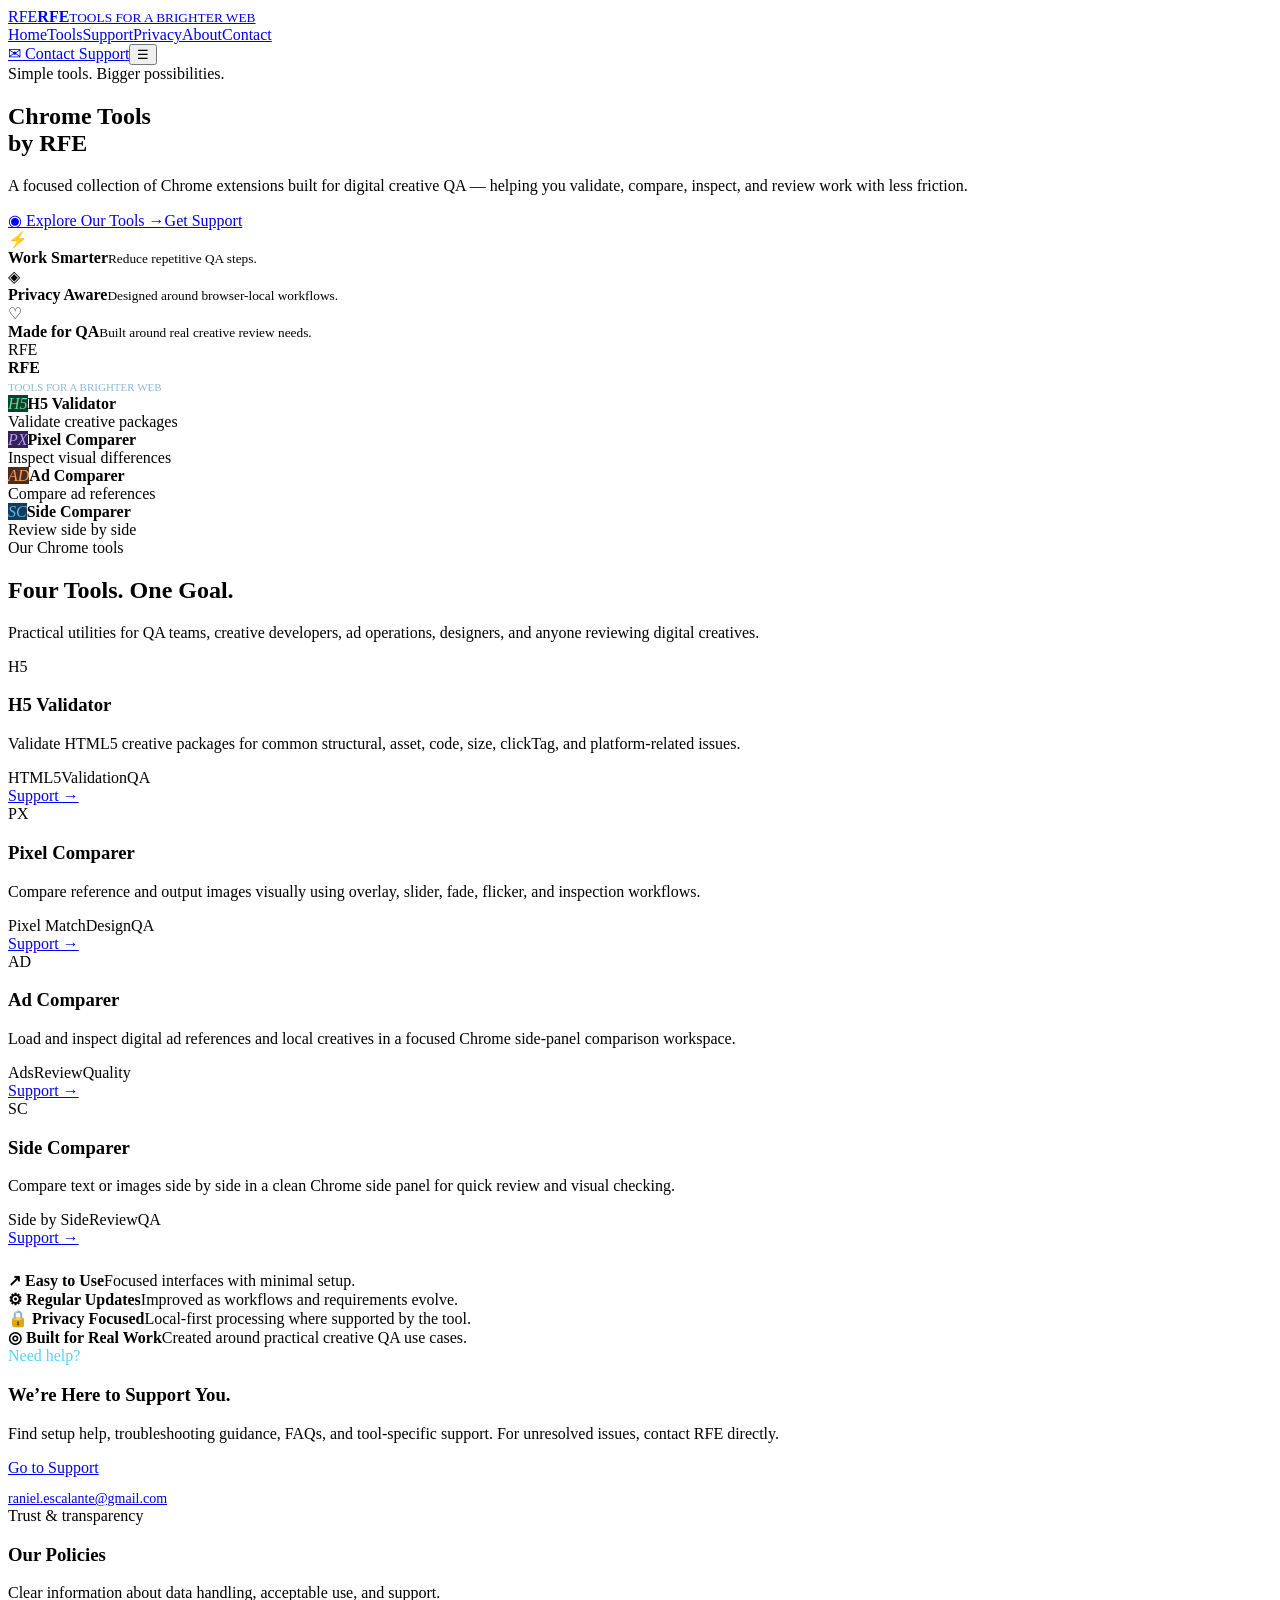
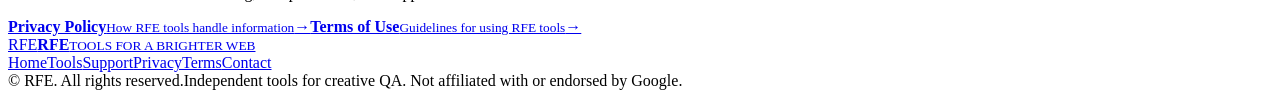
==== index.html @ 909a0170 "Add files via upload Add RFE website" ====
<!doctype html><html lang="en"><head><meta charset="utf-8"><meta name="viewport" content="width=device-width,initial-scale=1"><meta name="description" content="RFE Chrome tools for creative QA: H5 Validator, Pixel Comparer, Ad Comparer, and Side Comparer."><meta name="theme-color" content="#0c1c2b"><title>RFE | Chrome Tools for Creative QA</title><link rel="icon" href="assets/rfe-logo.svg" type="image/svg+xml"><link rel="stylesheet" href="assets/styles.css"></head><body><header class="site-header"><div class="container nav"><a class="brand" href="index.html" aria-label="RFE home"><span class="logo-ring">RFE</span><span class="brand-text"><strong>RFE</strong><small>TOOLS FOR A BRIGHTER WEB</small></span></a><nav class="nav-links" aria-label="Main navigation"><a href="index.html">Home</a><a href="index.html#tools">Tools</a><a href="support.html">Support</a><a href="privacy.html">Privacy</a><a href="index.html#about">About</a><a href="mailto:raniel.escalante@gmail.com">Contact</a></nav><a class="btn btn-primary" href="mailto:raniel.escalante@gmail.com">✉ Contact Support</a><button class="mobile-toggle" aria-label="Open navigation">☰</button></div></header><main><section class="hero"><div class="container hero-grid"><div><div class="kicker">Simple tools. Bigger possibilities.</div><h1>Chrome Tools<br>by <span class="gradient-text">RFE</span></h1><p class="hero-copy">A focused collection of Chrome extensions built for digital creative QA — helping you validate, compare, inspect, and review work with less friction.</p><div class="hero-actions"><a class="btn btn-primary" href="#tools">◉ Explore Our Tools →</a><a class="btn btn-secondary" href="support.html">Get Support</a></div><div class="hero-trust"><div class="trust"><span class="trust-icon">⚡</span><div><b>Work Smarter</b><small>Reduce repetitive QA steps.</small></div></div><div class="trust"><span class="trust-icon">◈</span><div><b>Privacy Aware</b><small>Designed around browser-local workflows.</small></div></div><div class="trust"><span class="trust-icon">♡</span><div><b>Made for QA</b><small>Built around real creative review needs.</small></div></div></div></div><div class="hero-card"><div class="mini-browser"><div class="browser-bar"><span class="dot"></span><span class="dot"></span><span class="dot"></span></div><div class="browser-logo"><span class="logo-ring">RFE</span><div><strong>RFE</strong><br><span style="color:#8fb7d3;font-size:11px">TOOLS FOR A BRIGHTER WEB</span></div></div><div class="tools-mini"><div class="mini-tool"><i style="background:#153d2c;color:#4fe29a">H5</i><b>H5 Validator</b><br><span>Validate creative packages</span></div><div class="mini-tool"><i style="background:#322253;color:#b897ff">PX</i><b>Pixel Comparer</b><br><span>Inspect visual differences</span></div><div class="mini-tool"><i style="background:#4c2c1c;color:#ff9a59">AD</i><b>Ad Comparer</b><br><span>Compare ad references</span></div><div class="mini-tool"><i style="background:#173b57;color:#4fbaff">SC</i><b>Side Comparer</b><br><span>Review side by side</span></div></div></div></div></div></section><section class="section" id="tools"><div class="container"><div class="section-head"><div><div class="kicker">Our Chrome tools</div><h2>Four Tools. <span class="gradient-text">One Goal.</span></h2></div><p>Practical utilities for QA teams, creative developers, ad operations, designers, and anyone reviewing digital creatives.</p></div><div class="tool-grid"><article class="tool-card" style="--accent:#21c77a"><div class="tool-icon">H5</div><h3>H5 Validator</h3><p>Validate HTML5 creative packages for common structural, asset, code, size, clickTag, and platform-related issues.</p><div class="tags"><span class="tag">HTML5</span><span class="tag">Validation</span><span class="tag">QA</span></div><a class="text-link" href="support.html#h5-validator">Support →</a></article><article class="tool-card" style="--accent:#8b5cf6"><div class="tool-icon">PX</div><h3>Pixel Comparer</h3><p>Compare reference and output images visually using overlay, slider, fade, flicker, and inspection workflows.</p><div class="tags"><span class="tag">Pixel Match</span><span class="tag">Design</span><span class="tag">QA</span></div><a class="text-link" href="support.html#pixel-comparer">Support →</a></article><article class="tool-card" style="--accent:#ff8a3d"><div class="tool-icon">AD</div><h3>Ad Comparer</h3><p>Load and inspect digital ad references and local creatives in a focused Chrome side-panel comparison workspace.</p><div class="tags"><span class="tag">Ads</span><span class="tag">Review</span><span class="tag">Quality</span></div><a class="text-link" href="support.html#ad-comparer">Support →</a></article><article class="tool-card" style="--accent:#168cff"><div class="tool-icon">SC</div><h3>Side Comparer</h3><p>Compare text or images side by side in a clean Chrome side panel for quick review and visual checking.</p><div class="tags"><span class="tag">Side by Side</span><span class="tag">Review</span><span class="tag">QA</span></div><a class="text-link" href="support.html#side-comparer">Support →</a></article></div><div class="features" style="margin-top:24px"><div class="feature"><b>↗ Easy to Use</b><span>Focused interfaces with minimal setup.</span></div><div class="feature"><b>⚙ Regular Updates</b><span>Improved as workflows and requirements evolve.</span></div><div class="feature"><b>🔒 Privacy Focused</b><span>Local-first processing where supported by the tool.</span></div><div class="feature"><b>◎ Built for Real Work</b><span>Created around practical creative QA use cases.</span></div></div></div></section><section class="section alt" id="about"><div class="container support-grid"><div class="panel dark"><div class="kicker" style="color:#56d2ff">Need help?</div><h3>We’re Here to Support You.</h3><p>Find setup help, troubleshooting guidance, FAQs, and tool-specific support. For unresolved issues, contact RFE directly.</p><a class="btn btn-primary" href="support.html">Go to Support</a><p style="margin-bottom:0;font-size:14px"><a href="mailto:raniel.escalante@gmail.com">raniel.escalante@gmail.com</a></p></div><div class="panel"><div class="kicker">Trust & transparency</div><h3>Our Policies</h3><p class="muted">Clear information about data handling, acceptable use, and support.</p><a class="policy-link" href="privacy.html"><span><b>Privacy Policy</b><small>How RFE tools handle information</small></span><span>→</span></a><a class="policy-link" href="terms.html"><span><b>Terms of Use</b><small>Guidelines for using RFE tools</small></span><span>→</span></a></div></div></section></main><footer class="site-footer"><div class="container"><div class="footer-top"><a class="brand" href="index.html"><span class="logo-ring">RFE</span><span class="brand-text"><strong>RFE</strong><small>TOOLS FOR A BRIGHTER WEB</small></span></a><div class="footer-links"><a href="index.html">Home</a><a href="index.html#tools">Tools</a><a href="support.html">Support</a><a href="privacy.html">Privacy</a><a href="terms.html">Terms</a><a href="mailto:raniel.escalante@gmail.com">Contact</a></div></div><div class="footer-bottom"><span>© <span data-year></span> RFE. All rights reserved.</span><span>Independent tools for creative QA. Not affiliated with or endorsed by Google.</span></div></div></footer><script src="assets/script.js"></script></body></html>
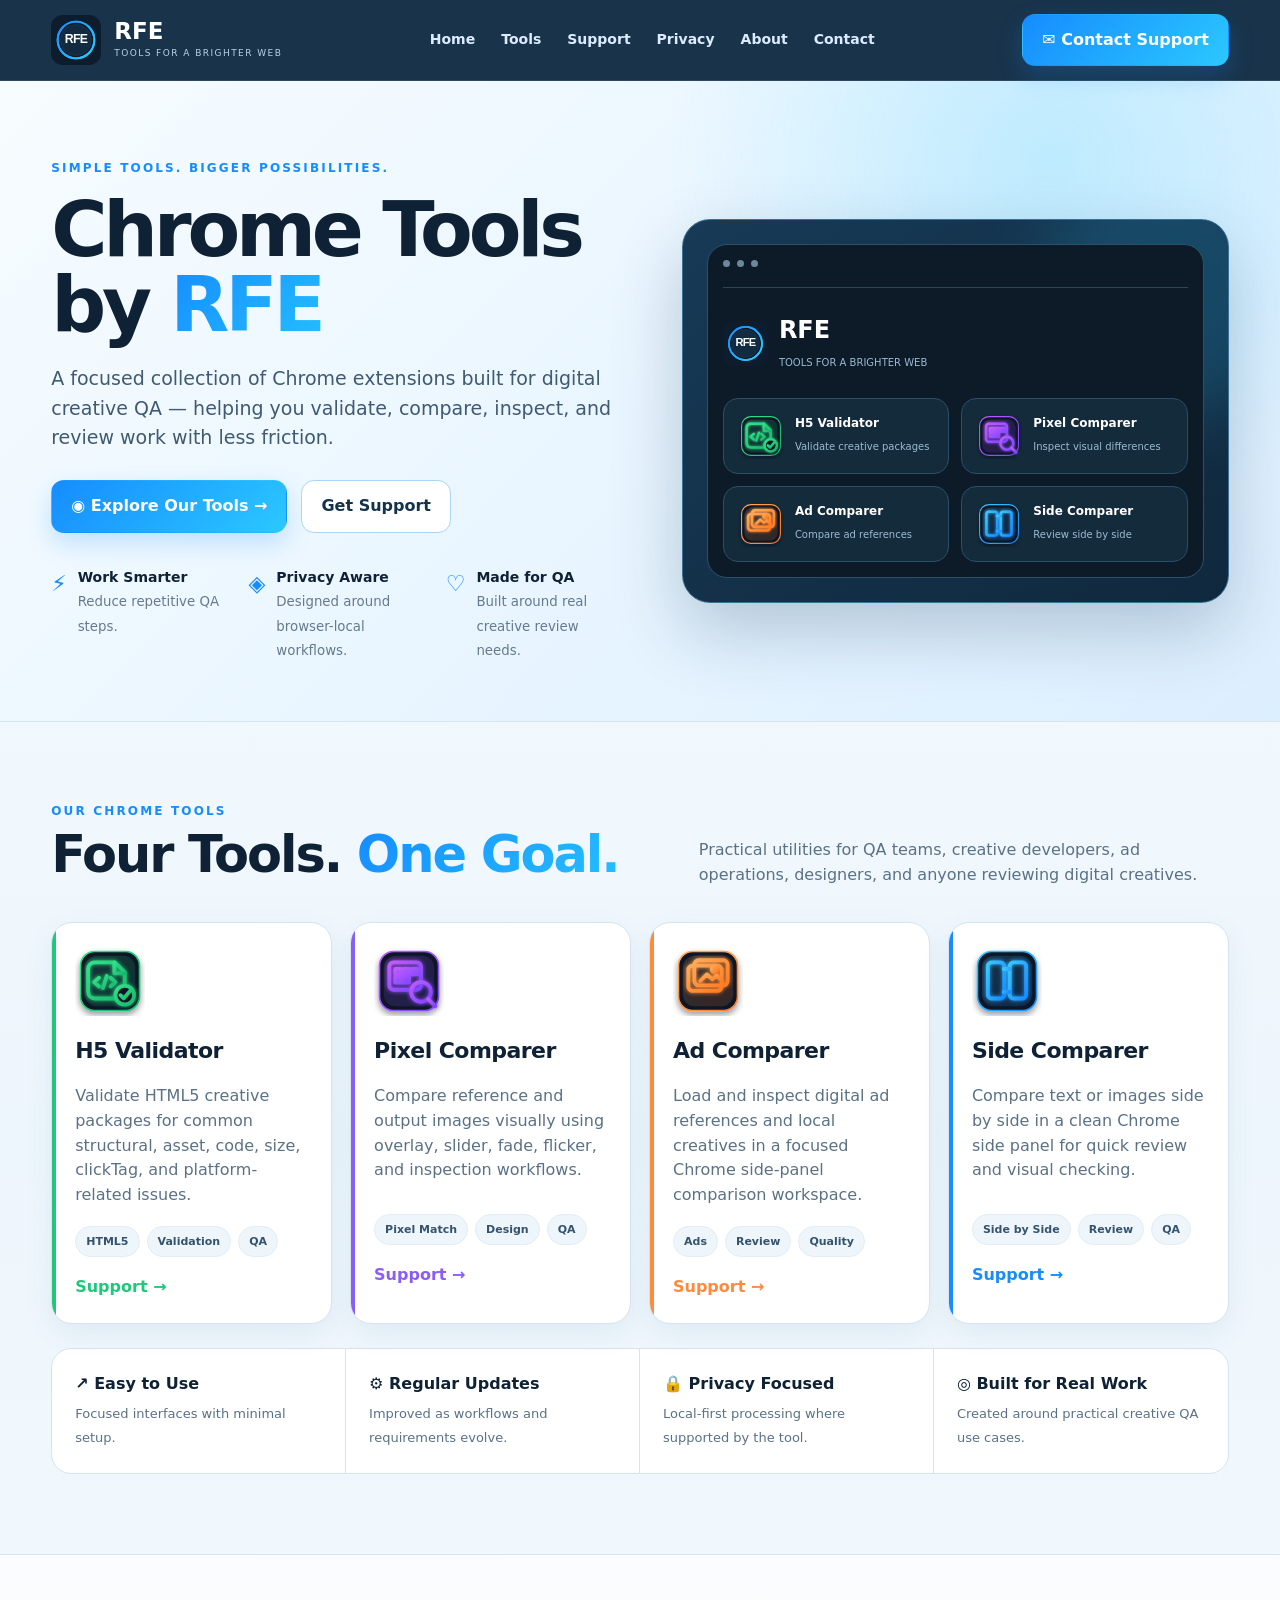
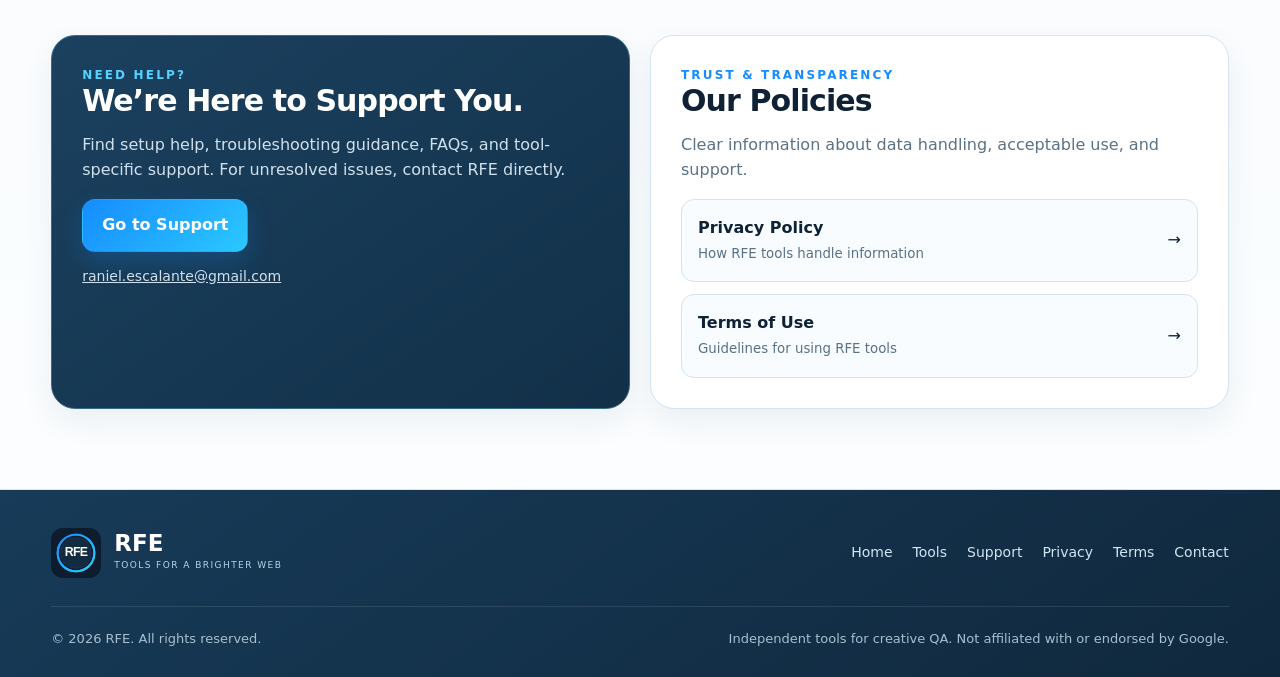
==== commit 3c8d69fc: "Add files via upload Added logos and updated HTML files" ====
--- a/index.html
+++ b/index.html
@@ -1 +1,129 @@
-<!doctype html><html lang="en"><head><meta charset="utf-8"><meta name="viewport" content="width=device-width,initial-scale=1"><meta name="description" content="RFE Chrome tools for creative QA: H5 Validator, Pixel Comparer, Ad Comparer, and Side Comparer."><meta name="theme-color" content="#0c1c2b"><title>RFE | Chrome Tools for Creative QA</title><link rel="icon" href="assets/rfe-logo.svg" type="image/svg+xml"><link rel="stylesheet" href="assets/styles.css"></head><body><header class="site-header"><div class="container nav"><a class="brand" href="index.html" aria-label="RFE home"><span class="logo-ring">RFE</span><span class="brand-text"><strong>RFE</strong><small>TOOLS FOR A BRIGHTER WEB</small></span></a><nav class="nav-links" aria-label="Main navigation"><a href="index.html">Home</a><a href="index.html#tools">Tools</a><a href="support.html">Support</a><a href="privacy.html">Privacy</a><a href="index.html#about">About</a><a href="mailto:raniel.escalante@gmail.com">Contact</a></nav><a class="btn btn-primary" href="mailto:raniel.escalante@gmail.com">✉ Contact Support</a><button class="mobile-toggle" aria-label="Open navigation">☰</button></div></header><main><section class="hero"><div class="container hero-grid"><div><div class="kicker">Simple tools. Bigger possibilities.</div><h1>Chrome Tools<br>by <span class="gradient-text">RFE</span></h1><p class="hero-copy">A focused collection of Chrome extensions built for digital creative QA — helping you validate, compare, inspect, and review work with less friction.</p><div class="hero-actions"><a class="btn btn-primary" href="#tools">◉ Explore Our Tools →</a><a class="btn btn-secondary" href="support.html">Get Support</a></div><div class="hero-trust"><div class="trust"><span class="trust-icon">⚡</span><div><b>Work Smarter</b><small>Reduce repetitive QA steps.</small></div></div><div class="trust"><span class="trust-icon">◈</span><div><b>Privacy Aware</b><small>Designed around browser-local workflows.</small></div></div><div class="trust"><span class="trust-icon">♡</span><div><b>Made for QA</b><small>Built around real creative review needs.</small></div></div></div></div><div class="hero-card"><div class="mini-browser"><div class="browser-bar"><span class="dot"></span><span class="dot"></span><span class="dot"></span></div><div class="browser-logo"><span class="logo-ring">RFE</span><div><strong>RFE</strong><br><span style="color:#8fb7d3;font-size:11px">TOOLS FOR A BRIGHTER WEB</span></div></div><div class="tools-mini"><div class="mini-tool"><i style="background:#153d2c;color:#4fe29a">H5</i><b>H5 Validator</b><br><span>Validate creative packages</span></div><div class="mini-tool"><i style="background:#322253;color:#b897ff">PX</i><b>Pixel Comparer</b><br><span>Inspect visual differences</span></div><div class="mini-tool"><i style="background:#4c2c1c;color:#ff9a59">AD</i><b>Ad Comparer</b><br><span>Compare ad references</span></div><div class="mini-tool"><i style="background:#173b57;color:#4fbaff">SC</i><b>Side Comparer</b><br><span>Review side by side</span></div></div></div></div></div></section><section class="section" id="tools"><div class="container"><div class="section-head"><div><div class="kicker">Our Chrome tools</div><h2>Four Tools. <span class="gradient-text">One Goal.</span></h2></div><p>Practical utilities for QA teams, creative developers, ad operations, designers, and anyone reviewing digital creatives.</p></div><div class="tool-grid"><article class="tool-card" style="--accent:#21c77a"><div class="tool-icon">H5</div><h3>H5 Validator</h3><p>Validate HTML5 creative packages for common structural, asset, code, size, clickTag, and platform-related issues.</p><div class="tags"><span class="tag">HTML5</span><span class="tag">Validation</span><span class="tag">QA</span></div><a class="text-link" href="support.html#h5-validator">Support →</a></article><article class="tool-card" style="--accent:#8b5cf6"><div class="tool-icon">PX</div><h3>Pixel Comparer</h3><p>Compare reference and output images visually using overlay, slider, fade, flicker, and inspection workflows.</p><div class="tags"><span class="tag">Pixel Match</span><span class="tag">Design</span><span class="tag">QA</span></div><a class="text-link" href="support.html#pixel-comparer">Support →</a></article><article class="tool-card" style="--accent:#ff8a3d"><div class="tool-icon">AD</div><h3>Ad Comparer</h3><p>Load and inspect digital ad references and local creatives in a focused Chrome side-panel comparison workspace.</p><div class="tags"><span class="tag">Ads</span><span class="tag">Review</span><span class="tag">Quality</span></div><a class="text-link" href="support.html#ad-comparer">Support →</a></article><article class="tool-card" style="--accent:#168cff"><div class="tool-icon">SC</div><h3>Side Comparer</h3><p>Compare text or images side by side in a clean Chrome side panel for quick review and visual checking.</p><div class="tags"><span class="tag">Side by Side</span><span class="tag">Review</span><span class="tag">QA</span></div><a class="text-link" href="support.html#side-comparer">Support →</a></article></div><div class="features" style="margin-top:24px"><div class="feature"><b>↗ Easy to Use</b><span>Focused interfaces with minimal setup.</span></div><div class="feature"><b>⚙ Regular Updates</b><span>Improved as workflows and requirements evolve.</span></div><div class="feature"><b>🔒 Privacy Focused</b><span>Local-first processing where supported by the tool.</span></div><div class="feature"><b>◎ Built for Real Work</b><span>Created around practical creative QA use cases.</span></div></div></div></section><section class="section alt" id="about"><div class="container support-grid"><div class="panel dark"><div class="kicker" style="color:#56d2ff">Need help?</div><h3>We’re Here to Support You.</h3><p>Find setup help, troubleshooting guidance, FAQs, and tool-specific support. For unresolved issues, contact RFE directly.</p><a class="btn btn-primary" href="support.html">Go to Support</a><p style="margin-bottom:0;font-size:14px"><a href="mailto:raniel.escalante@gmail.com">raniel.escalante@gmail.com</a></p></div><div class="panel"><div class="kicker">Trust & transparency</div><h3>Our Policies</h3><p class="muted">Clear information about data handling, acceptable use, and support.</p><a class="policy-link" href="privacy.html"><span><b>Privacy Policy</b><small>How RFE tools handle information</small></span><span>→</span></a><a class="policy-link" href="terms.html"><span><b>Terms of Use</b><small>Guidelines for using RFE tools</small></span><span>→</span></a></div></div></section></main><footer class="site-footer"><div class="container"><div class="footer-top"><a class="brand" href="index.html"><span class="logo-ring">RFE</span><span class="brand-text"><strong>RFE</strong><small>TOOLS FOR A BRIGHTER WEB</small></span></a><div class="footer-links"><a href="index.html">Home</a><a href="index.html#tools">Tools</a><a href="support.html">Support</a><a href="privacy.html">Privacy</a><a href="terms.html">Terms</a><a href="mailto:raniel.escalante@gmail.com">Contact</a></div></div><div class="footer-bottom"><span>© <span data-year></span> RFE. All rights reserved.</span><span>Independent tools for creative QA. Not affiliated with or endorsed by Google.</span></div></div></footer><script src="assets/script.js"></script></body></html>+<!doctype html>
+<html lang="en">
+<head>
+<meta charset="utf-8">
+<meta name="viewport" content="width=device-width,initial-scale=1">
+<meta name="description" content="RFE Chrome tools for creative QA: H5 Validator, Pixel Comparer, Ad Comparer, and Side Comparer.">
+<meta name="theme-color" content="#102b43">
+<title>RFE | Chrome Tools for Creative QA</title>
+<link rel="icon" href="rfe-logo.svg" type="image/svg+xml">
+<link rel="stylesheet" href="styles.css">
+</head>
+<body>
+
+<header class="site-header">
+  <div class="container nav">
+    <a class="brand" href="index.html">
+      <img class="brand-logo" src="rfe-logo.svg" alt="RFE logo">
+      <span class="brand-copy"><strong>RFE</strong><small>TOOLS FOR A BRIGHTER WEB</small></span>
+    </a>
+    <nav class="nav-links" aria-label="Main navigation">
+      <a href="index.html">Home</a>
+      <a href="index.html#tools">Tools</a>
+      <a href="support.html">Support</a>
+      <a href="privacy.html">Privacy</a>
+      <a href="index.html#about">About</a>
+      <a href="mailto:raniel.escalante@gmail.com">Contact</a>
+    </nav>
+    <a class="btn btn-primary" href="mailto:raniel.escalante@gmail.com">✉ Contact Support</a>
+    <button class="mobile-toggle" aria-label="Open navigation">☰</button>
+  </div>
+</header>
+
+
+<main>
+<section class="hero">
+  <div class="container hero-grid">
+    <div>
+      <div class="kicker">Simple tools. Bigger possibilities.</div>
+      <h1>Chrome Tools<br>by <span class="gradient-text">RFE</span></h1>
+      <p class="hero-copy">A focused collection of Chrome extensions built for digital creative QA — helping you validate, compare, inspect, and review work with less friction.</p>
+      <div class="hero-actions">
+        <a class="btn btn-primary" href="#tools">◉ Explore Our Tools →</a>
+        <a class="btn btn-secondary" href="support.html">Get Support</a>
+      </div>
+      <div class="trust-row">
+        <div class="trust"><span class="trust-icon">⚡</span><div><b>Work Smarter</b><small>Reduce repetitive QA steps.</small></div></div>
+        <div class="trust"><span class="trust-icon">◈</span><div><b>Privacy Aware</b><small>Designed around browser-local workflows.</small></div></div>
+        <div class="trust"><span class="trust-icon">♡</span><div><b>Made for QA</b><small>Built around real creative review needs.</small></div></div>
+      </div>
+    </div>
+    <div class="browser-card">
+      <div class="browser">
+        <div class="browser-bar"><span class="dot"></span><span class="dot"></span><span class="dot"></span></div>
+        <div class="browser-brand"><img src="rfe-logo.svg" alt=""><div><b>RFE</b><br><small>TOOLS FOR A BRIGHTER WEB</small></div></div>
+        <div class="mini-grid">
+          <div class="mini-tool"><img src="h5-validator.svg" alt=""><div><b>H5 Validator</b><small>Validate creative packages</small></div></div>
+          <div class="mini-tool"><img src="pixel-comparer.svg" alt=""><div><b>Pixel Comparer</b><small>Inspect visual differences</small></div></div>
+          <div class="mini-tool"><img src="ad-comparer.svg" alt=""><div><b>Ad Comparer</b><small>Compare ad references</small></div></div>
+          <div class="mini-tool"><img src="side-comparer.svg" alt=""><div><b>Side Comparer</b><small>Review side by side</small></div></div>
+        </div>
+      </div>
+    </div>
+  </div>
+</section>
+
+<section class="section" id="tools">
+  <div class="container">
+    <div class="section-head">
+      <div><div class="kicker">Our Chrome tools</div><h2>Four Tools. <span class="gradient-text">One Goal.</span></h2></div>
+      <p>Practical utilities for QA teams, creative developers, ad operations, designers, and anyone reviewing digital creatives.</p>
+    </div>
+    <div class="tool-grid">
+      <article class="tool-card" style="--accent:#21c77a"><img src="h5-validator.svg" alt="H5 Validator icon"><h3>H5 Validator</h3><p>Validate HTML5 creative packages for common structural, asset, code, size, clickTag, and platform-related issues.</p><div class="tags"><span class="tag">HTML5</span><span class="tag">Validation</span><span class="tag">QA</span></div><a class="text-link" href="support.html#h5-validator">Support →</a></article>
+      <article class="tool-card" style="--accent:#8b5cf6"><img src="pixel-comparer.svg" alt="Pixel Comparer icon"><h3>Pixel Comparer</h3><p>Compare reference and output images visually using overlay, slider, fade, flicker, and inspection workflows.</p><div class="tags"><span class="tag">Pixel Match</span><span class="tag">Design</span><span class="tag">QA</span></div><a class="text-link" href="support.html#pixel-comparer">Support →</a></article>
+      <article class="tool-card" style="--accent:#ff8a3d"><img src="ad-comparer.svg" alt="Ad Comparer icon"><h3>Ad Comparer</h3><p>Load and inspect digital ad references and local creatives in a focused Chrome side-panel comparison workspace.</p><div class="tags"><span class="tag">Ads</span><span class="tag">Review</span><span class="tag">Quality</span></div><a class="text-link" href="support.html#ad-comparer">Support →</a></article>
+      <article class="tool-card" style="--accent:#168cff"><img src="side-comparer.svg" alt="Side Comparer icon"><h3>Side Comparer</h3><p>Compare text or images side by side in a clean Chrome side panel for quick review and visual checking.</p><div class="tags"><span class="tag">Side by Side</span><span class="tag">Review</span><span class="tag">QA</span></div><a class="text-link" href="support.html#side-comparer">Support →</a></article>
+    </div>
+    <div class="features">
+      <div class="feature"><b>↗ Easy to Use</b><span>Focused interfaces with minimal setup.</span></div>
+      <div class="feature"><b>⚙ Regular Updates</b><span>Improved as workflows and requirements evolve.</span></div>
+      <div class="feature"><b>🔒 Privacy Focused</b><span>Local-first processing where supported by the tool.</span></div>
+      <div class="feature"><b>◎ Built for Real Work</b><span>Created around practical creative QA use cases.</span></div>
+    </div>
+  </div>
+</section>
+
+<section class="section alt" id="about">
+  <div class="container support-grid">
+    <div class="panel dark">
+      <div class="kicker" style="color:#56d2ff">Need help?</div>
+      <h3>We’re Here to Support You.</h3>
+      <p>Find setup help, troubleshooting guidance, FAQs, and tool-specific support. For unresolved issues, contact RFE directly.</p>
+      <a class="btn btn-primary" href="support.html">Go to Support</a>
+      <p style="margin-bottom:0;font-size:14px"><a href="mailto:raniel.escalante@gmail.com">raniel.escalante@gmail.com</a></p>
+    </div>
+    <div class="panel">
+      <div class="kicker">Trust & transparency</div><h3>Our Policies</h3>
+      <p class="muted">Clear information about data handling, acceptable use, and support.</p>
+      <a class="policy-link" href="privacy.html"><span><b>Privacy Policy</b><small>How RFE tools handle information</small></span><span>→</span></a>
+      <a class="policy-link" href="terms.html"><span><b>Terms of Use</b><small>Guidelines for using RFE tools</small></span><span>→</span></a>
+    </div>
+  </div>
+</section>
+</main>
+
+
+<footer class="site-footer">
+  <div class="container">
+    <div class="footer-top">
+      <a class="brand" href="index.html">
+        <img class="brand-logo" src="rfe-logo.svg" alt="RFE logo">
+        <span class="brand-copy"><strong>RFE</strong><small>TOOLS FOR A BRIGHTER WEB</small></span>
+      </a>
+      <div class="footer-links">
+        <a href="index.html">Home</a><a href="index.html#tools">Tools</a>
+        <a href="support.html">Support</a><a href="privacy.html">Privacy</a>
+        <a href="terms.html">Terms</a><a href="mailto:raniel.escalante@gmail.com">Contact</a>
+      </div>
+    </div>
+    <div class="footer-bottom">
+      <span>© <span data-year></span> RFE. All rights reserved.</span>
+      <span>Independent tools for creative QA. Not affiliated with or endorsed by Google.</span>
+    </div>
+  </div>
+</footer>
+<script src="script.js"></script>
+
+</body>
+</html>
--- a/styles.css
+++ b/styles.css
@@ -0,0 +1,181 @@
+
+:root{
+  --bg:#f4f9fd;
+  --bg2:#e9f4fb;
+  --nav:#102b43;
+  --nav2:#173b58;
+  --ink:#0f2235;
+  --muted:#5a7186;
+  --line:#d4e4f0;
+  --blue:#168cff;
+  --cyan:#2bc8ff;
+  --white:#fff;
+  --shadow:0 18px 50px rgba(23,78,120,.13);
+  --radius:24px;
+}
+*{box-sizing:border-box}
+html{scroll-behavior:smooth}
+body{
+  margin:0;
+  font-family:Inter,ui-sans-serif,system-ui,-apple-system,BlinkMacSystemFont,"Segoe UI",sans-serif;
+  color:var(--ink);
+  background:linear-gradient(180deg,#f8fcff 0%,#edf6fc 50%,#f7fbfe 100%);
+  line-height:1.55;
+}
+img{max-width:100%;display:block}
+a{color:inherit}
+.container{width:min(1180px,92vw);margin:auto}
+.site-header{
+  position:sticky;top:0;z-index:50;
+  background:rgba(16,43,67,.96);
+  backdrop-filter:blur(16px);
+  border-bottom:1px solid rgba(255,255,255,.10);
+}
+.nav{height:80px;display:flex;align-items:center;justify-content:space-between;gap:24px}
+.brand{display:flex;align-items:center;gap:13px;text-decoration:none;color:#fff}
+.brand-logo{width:50px;height:50px}
+.brand-copy strong{display:block;font-size:23px;line-height:1}
+.brand-copy small{display:block;margin-top:4px;font-size:9px;letter-spacing:.16em;color:#b8d3e7}
+.nav-links{display:flex;gap:26px;align-items:center}
+.nav-links a{text-decoration:none;color:#dcecff;font-size:14px;font-weight:700}
+.nav-links a:hover{color:var(--cyan)}
+.btn{
+  display:inline-flex;align-items:center;justify-content:center;gap:9px;
+  border-radius:13px;padding:13px 19px;text-decoration:none;font-weight:800;
+  transition:.2s ease;border:1px solid transparent;
+}
+.btn-primary{
+  color:#fff;background:linear-gradient(135deg,var(--blue),var(--cyan));
+  box-shadow:0 10px 25px rgba(22,140,255,.22)
+}
+.btn-primary:hover{transform:translateY(-2px);box-shadow:0 14px 34px rgba(22,140,255,.30)}
+.btn-secondary{background:#fff;border-color:#a9d6f4;color:#14324a}
+.btn-secondary:hover{border-color:var(--blue);color:var(--blue)}
+.mobile-toggle{display:none;background:none;border:0;color:#fff;font-size:27px}
+
+.hero{
+  background:
+    radial-gradient(circle at 82% 12%,rgba(43,200,255,.22),transparent 32%),
+    linear-gradient(135deg,#f7fcff 0%,#e8f5ff 55%,#dcefff 100%);
+  border-bottom:1px solid var(--line);
+  padding:78px 0 58px;
+}
+.hero-grid{display:grid;grid-template-columns:1fr .95fr;gap:55px;align-items:center}
+.kicker{font-size:12px;text-transform:uppercase;letter-spacing:.18em;font-weight:900;color:var(--blue)}
+h1{font-size:clamp(48px,6vw,78px);line-height:.98;letter-spacing:-.055em;margin:14px 0 22px}
+.gradient-text{background:linear-gradient(135deg,var(--blue),#24bfff);-webkit-background-clip:text;background-clip:text;color:transparent}
+.hero-copy{font-size:19px;color:#405a72;max-width:630px}
+.hero-actions{display:flex;gap:14px;flex-wrap:wrap;margin-top:28px}
+.trust-row{display:grid;grid-template-columns:repeat(3,1fr);gap:16px;margin-top:34px}
+.trust{display:flex;gap:11px}
+.trust-icon{font-size:22px;color:var(--blue)}
+.trust b{display:block;font-size:14px}
+.trust small{color:#657a8e}
+
+.browser-card{
+  background:linear-gradient(145deg,#173a56,#10283d);
+  border:1px solid #3b7196;border-radius:28px;padding:24px;
+  box-shadow:0 28px 70px rgba(10,49,80,.23);position:relative;overflow:hidden
+}
+.browser-card:before{
+  content:"";position:absolute;right:-70px;top:-60px;width:260px;height:260px;border-radius:50%;
+  background:rgba(43,200,255,.16);filter:blur(34px)
+}
+.browser{
+  position:relative;z-index:2;border-radius:20px;background:#0d1b29;border:1px solid #2d506a;padding:15px
+}
+.browser-bar{height:28px;border-bottom:1px solid #28465c;display:flex;gap:7px;align-items:flex-start}
+.dot{width:7px;height:7px;border-radius:50%;background:#6d889a}
+.browser-brand{display:flex;align-items:center;gap:11px;color:#fff;margin:24px 0}
+.browser-brand img{width:45px;height:45px}
+.browser-brand b{font-size:24px}
+.browser-brand small{color:#97bad2;font-size:10px}
+.mini-grid{display:grid;grid-template-columns:repeat(2,1fr);gap:12px}
+.mini-tool{
+  background:#142b3c;border:1px solid #2a4e67;border-radius:15px;padding:14px;color:#fff;
+  display:flex;align-items:center;gap:11px
+}
+.mini-tool img{width:46px;height:46px}
+.mini-tool b{display:block;font-size:12px}
+.mini-tool small{font-size:10px;color:#9dbbd0}
+
+.section{padding:80px 0}
+.section.alt{background:rgba(255,255,255,.65);border-top:1px solid var(--line);border-bottom:1px solid var(--line)}
+.section-head{display:flex;justify-content:space-between;gap:30px;align-items:end;margin-bottom:34px}
+.section-head h2{font-size:clamp(35px,4vw,51px);line-height:1;letter-spacing:-.04em;margin:8px 0}
+.section-head p{max-width:530px;color:var(--muted);margin:0}
+.tool-grid{display:grid;grid-template-columns:repeat(4,1fr);gap:18px}
+.tool-card{
+  --accent:#168cff;
+  background:#fff;border:1px solid var(--line);border-radius:21px;padding:23px;
+  box-shadow:0 10px 28px rgba(33,92,139,.08);position:relative;overflow:hidden;transition:.2s ease
+}
+.tool-card:before{content:"";position:absolute;left:0;top:0;bottom:0;width:4px;background:var(--accent)}
+.tool-card:hover{transform:translateY(-5px);box-shadow:var(--shadow)}
+.tool-card img{width:70px;height:70px;margin-bottom:18px}
+.tool-card h3{font-size:22px;letter-spacing:-.025em;margin:0 0 8px}
+.tool-card p{color:var(--muted);min-height:112px}
+.tags{display:flex;gap:7px;flex-wrap:wrap;margin:18px 0}
+.tag{background:#eef5fb;border:1px solid #e2edf5;color:#35536c;border-radius:999px;padding:6px 10px;font-size:11px;font-weight:750}
+.text-link{text-decoration:none;color:var(--accent);font-weight:850}
+.features{display:grid;grid-template-columns:repeat(4,1fr);margin-top:24px;border:1px solid var(--line);background:#fff;border-radius:20px;overflow:hidden}
+.feature{padding:23px;border-right:1px solid var(--line)}
+.feature:last-child{border-right:0}
+.feature b{display:block;margin-bottom:4px}
+.feature span{font-size:13px;color:var(--muted)}
+
+.support-grid{display:grid;grid-template-columns:1fr 1fr;gap:20px}
+.panel{background:#fff;border:1px solid var(--line);border-radius:var(--radius);padding:30px;box-shadow:0 12px 30px rgba(21,77,120,.08)}
+.panel.dark{background:linear-gradient(145deg,#1b415f,#123048);color:#fff;border-color:#37698b}
+.panel.dark p{color:#d0e1ed}
+.panel h3{font-size:30px;line-height:1.08;letter-spacing:-.03em;margin:0 0 12px}
+.policy-link{display:flex;justify-content:space-between;align-items:center;padding:16px;border:1px solid var(--line);border-radius:13px;text-decoration:none;margin-top:12px;background:#f8fcff}
+.policy-link:hover{border-color:var(--blue)}
+.policy-link b{display:block}
+.policy-link small{color:var(--muted)}
+
+.page-hero{padding:62px 0 42px;background:linear-gradient(135deg,#f1faff,#dff1ff);border-bottom:1px solid var(--line)}
+.page-hero h1{font-size:clamp(42px,5vw,62px);margin-bottom:12px}
+.page-hero p{font-size:18px;color:#506981;max-width:780px}
+.content-wrap{display:grid;grid-template-columns:250px 1fr;gap:38px;padding:52px 0 86px}
+.side-nav{position:sticky;top:104px;align-self:start;background:#fff;border:1px solid var(--line);border-radius:17px;padding:13px}
+.side-nav a{display:block;padding:10px 12px;text-decoration:none;color:#476078;border-radius:9px;font-size:14px}
+.side-nav a:hover{background:#edf7ff;color:var(--blue)}
+.prose{background:#fff;border:1px solid var(--line);border-radius:22px;padding:36px;box-shadow:0 12px 30px rgba(21,77,120,.06)}
+.prose h2{font-size:29px;letter-spacing:-.02em;margin-top:38px;margin-bottom:10px}
+.prose h2:first-child{margin-top:0}
+.prose h3{font-size:20px;margin-top:26px}
+.prose p,.prose li{color:#496178}
+.prose ul{padding-left:22px}
+.notice{background:#eef8ff;border:1px solid #b9dcf8;border-radius:14px;padding:16px 18px;color:#31526d;margin:20px 0}
+.faq-item{border:1px solid var(--line);border-radius:14px;padding:18px;margin:12px 0;background:#fbfdff}
+.faq-item h3{margin:0 0 6px;font-size:17px}
+.email-card{display:flex;justify-content:space-between;gap:20px;align-items:center;background:#eef8ff;border:1px solid #c5e3fa;border-radius:17px;padding:22px}
+
+.site-footer{background:linear-gradient(145deg,#173b58,#10283d);color:#dcecff;padding:38px 0 28px}
+.footer-top{display:flex;justify-content:space-between;gap:30px;align-items:center}
+.footer-links{display:flex;gap:20px;flex-wrap:wrap}
+.footer-links a{color:#d2e5f2;text-decoration:none;font-size:14px}
+.footer-bottom{border-top:1px solid rgba(255,255,255,.1);margin-top:28px;padding-top:22px;display:flex;justify-content:space-between;gap:20px;font-size:13px;color:#a8bfd0}
+.muted{color:var(--muted)}
+.disclaimer{font-size:12px;color:#6f8294}
+
+@media(max-width:980px){
+  .nav-links{display:none}
+  .mobile-toggle{display:block}
+  .hero-grid,.support-grid,.content-wrap{grid-template-columns:1fr}
+  .tool-grid{grid-template-columns:repeat(2,1fr)}
+  .features{grid-template-columns:repeat(2,1fr)}
+  .feature:nth-child(2){border-right:0}
+  .side-nav{position:static}
+}
+@media(max-width:640px){
+  .hero{padding-top:52px}
+  .trust-row,.tool-grid,.features{grid-template-columns:1fr}
+  .feature{border-right:0;border-bottom:1px solid var(--line)}
+  .feature:last-child{border-bottom:0}
+  .section-head,.footer-top,.footer-bottom,.email-card{flex-direction:column;align-items:flex-start}
+  .prose{padding:24px}
+  .nav{height:70px}
+  .brand-copy small{display:none}
+}
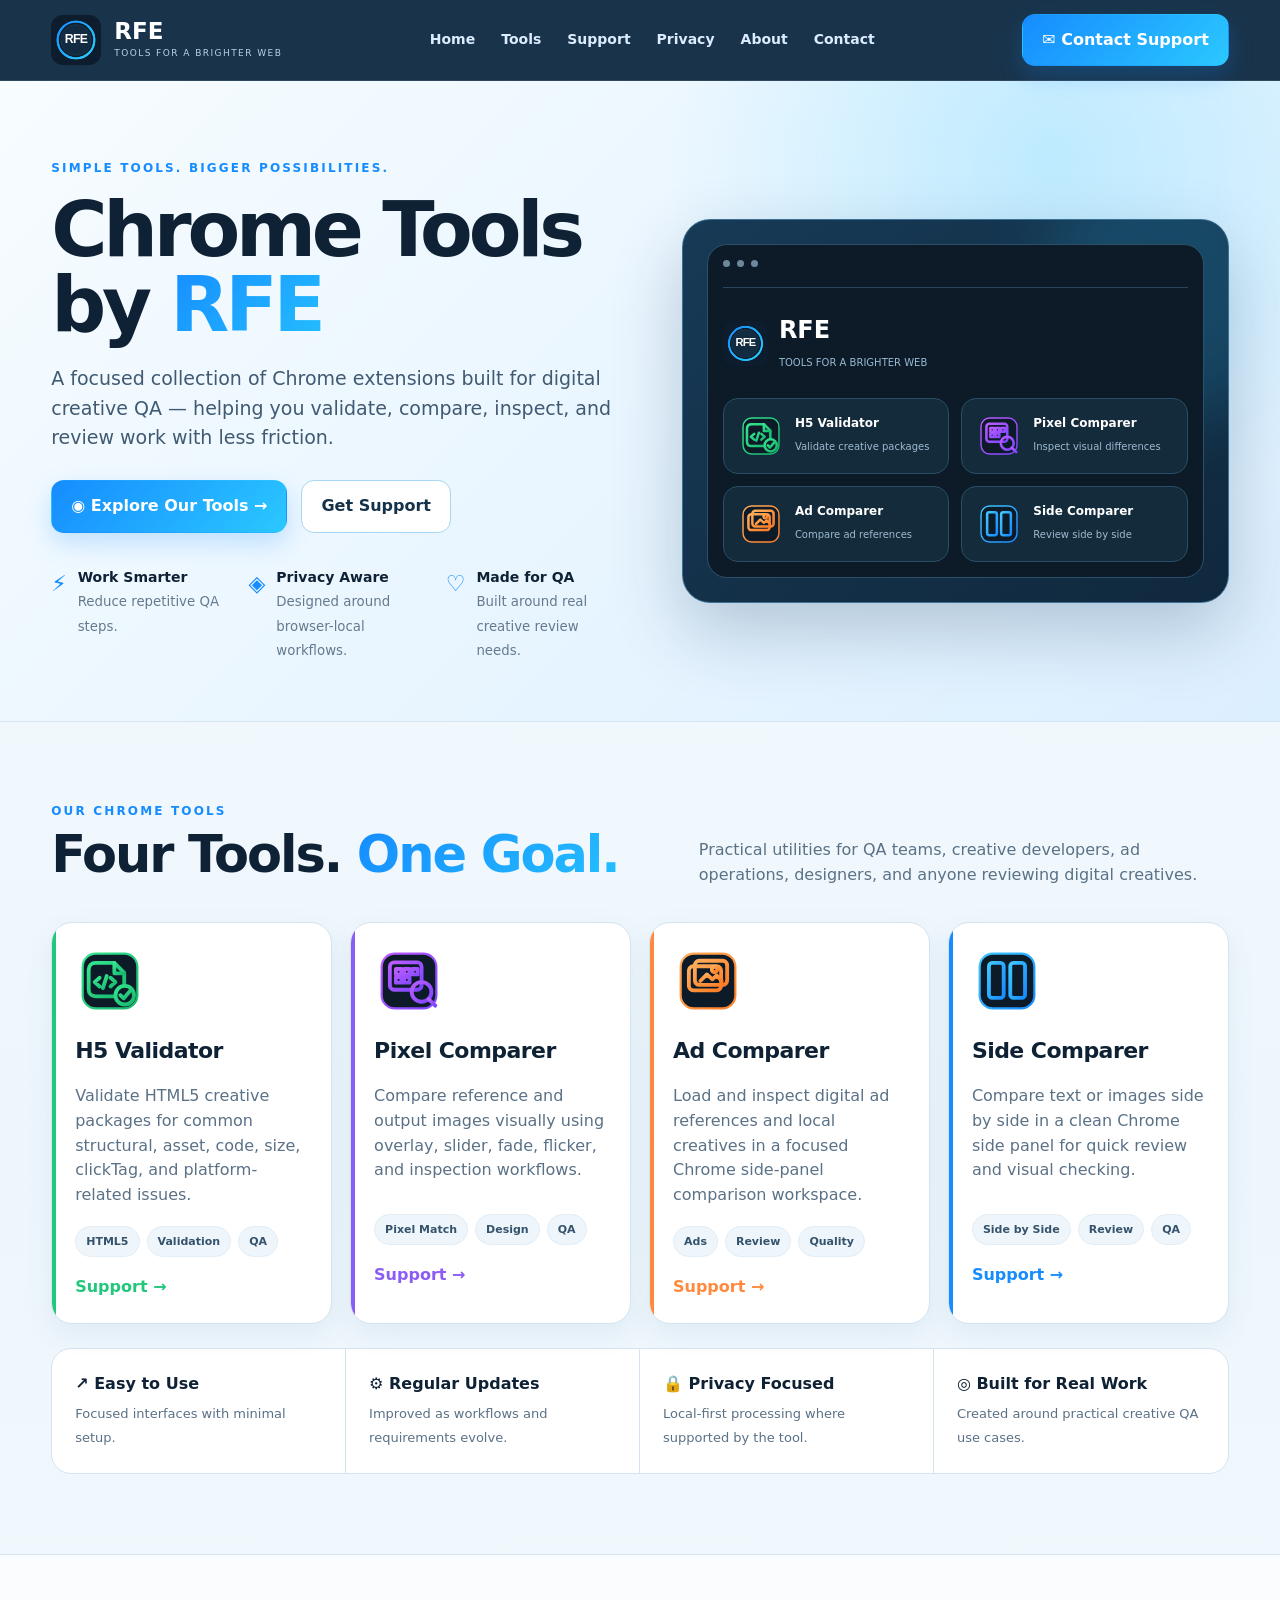
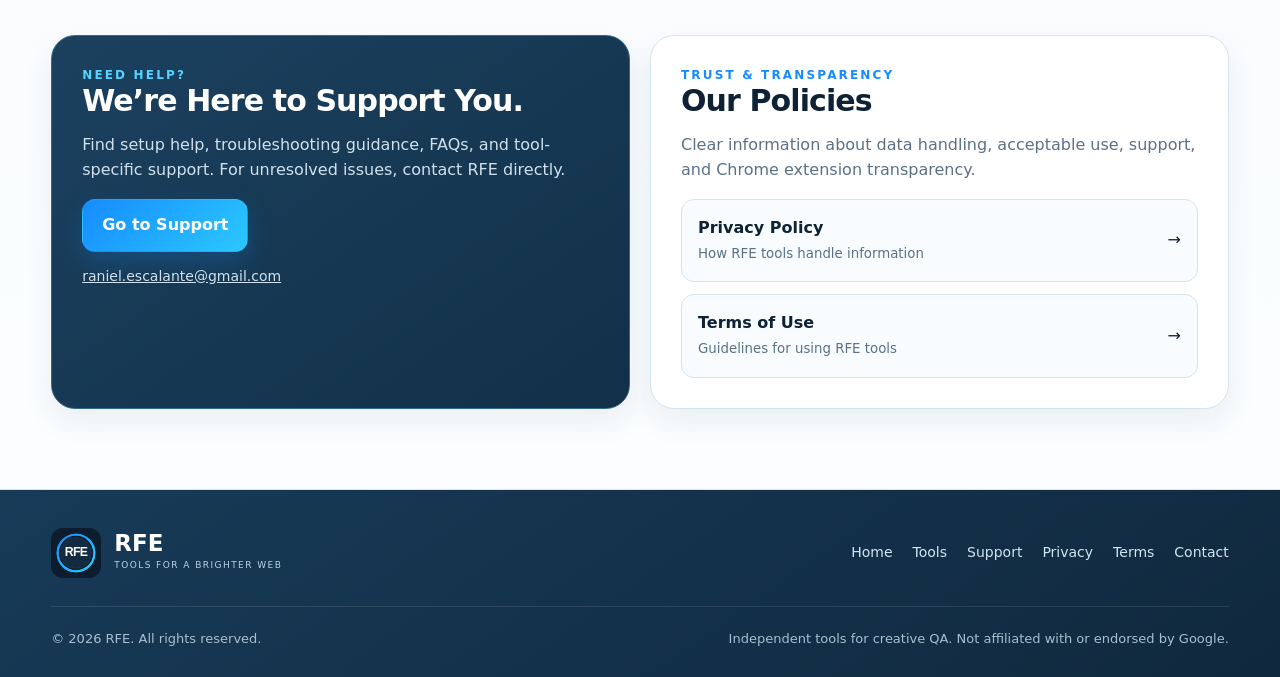
==== commit 0e4871ad: "Add files via upload Updated compliance and made sure compliance ready" ====
--- a/index.html
+++ b/index.html
@@ -95,7 +95,7 @@
     </div>
     <div class="panel">
       <div class="kicker">Trust & transparency</div><h3>Our Policies</h3>
-      <p class="muted">Clear information about data handling, acceptable use, and support.</p>
+      <p class="muted">Clear information about data handling, acceptable use, support, and Chrome extension transparency.</p>
       <a class="policy-link" href="privacy.html"><span><b>Privacy Policy</b><small>How RFE tools handle information</small></span><span>→</span></a>
       <a class="policy-link" href="terms.html"><span><b>Terms of Use</b><small>Guidelines for using RFE tools</small></span><span>→</span></a>
     </div>
--- a/styles.css
+++ b/styles.css
@@ -179,3 +179,17 @@
   .nav{height:70px}
   .brand-copy small{display:none}
 }
+
+/* v3 crisp icon treatment */
+.tool-card img,
+.mini-tool img {
+  filter: none !important;
+  image-rendering: auto;
+  opacity: 1;
+}
+.browser-card,
+.browser,
+.mini-tool,
+.tool-card {
+  backdrop-filter: none !important;
+}
